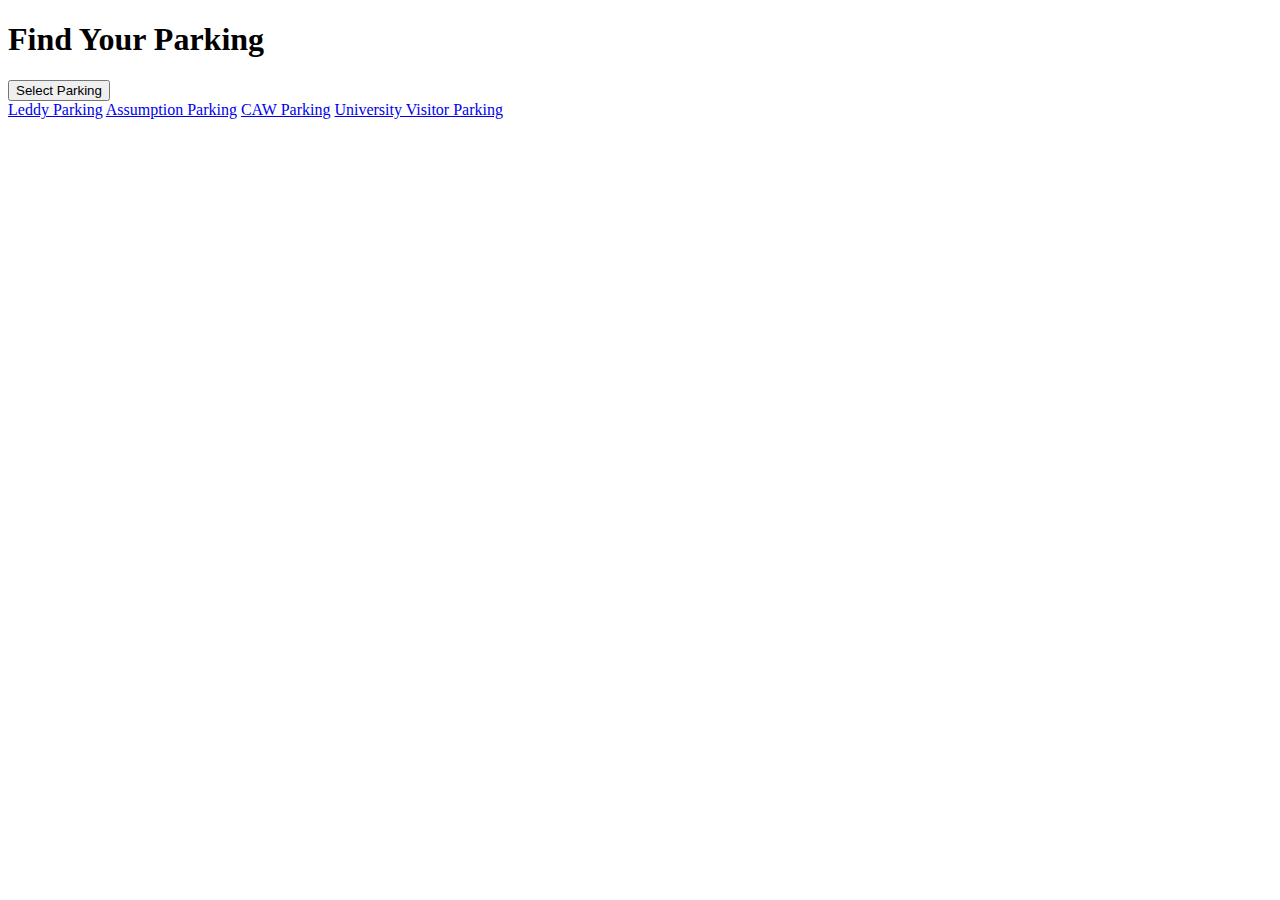
==== landing.html @ 795446e7 "linked landing page to first parking html page" ====
<!DOCTYPE html>
<html lang="en">
  <head>
    <meta charset="UTF-8" />
    <meta name="viewport" content="width=device-width, initial-scale=1.0" />
    <title>Parking Options</title>
    <link rel="stylesheet" href="styleLanding.css" />
  </head>
  <body>
    <div class="container">
      <h1>Find Your Parking</h1>
      <div class="dropdown">
        <button class="dropbtn">Select Parking</button>
        <div class="dropdown-content">
          <a href="index.html" id="parking1">Leddy Parking</a>
          <a href="#" id="parking2">Assumption Parking</a>
          <a href="#" id="parking3">CAW Parking</a>
          <a href="#" id="parking3">University Visitor Parking</a>
        </div>
      </div>
    </div>

    <script src="script.js"></script>
  </body>
</html>
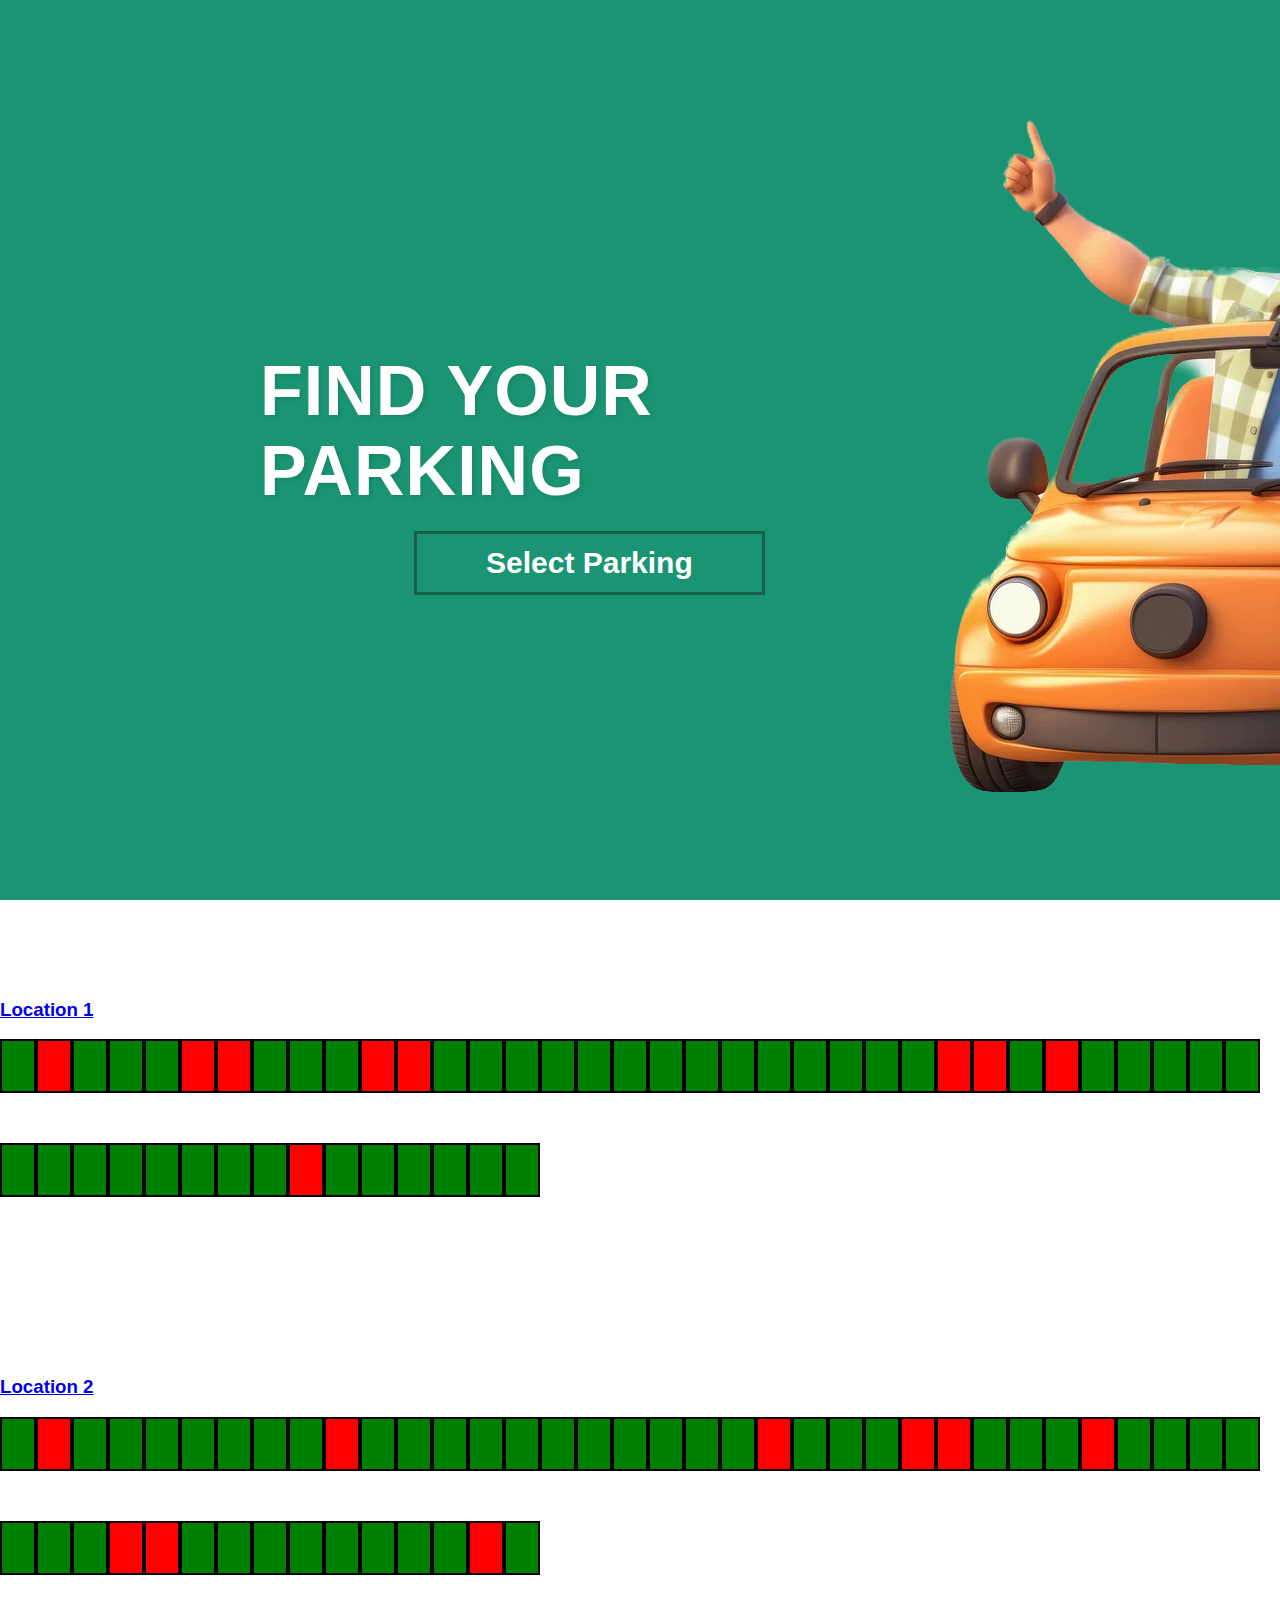
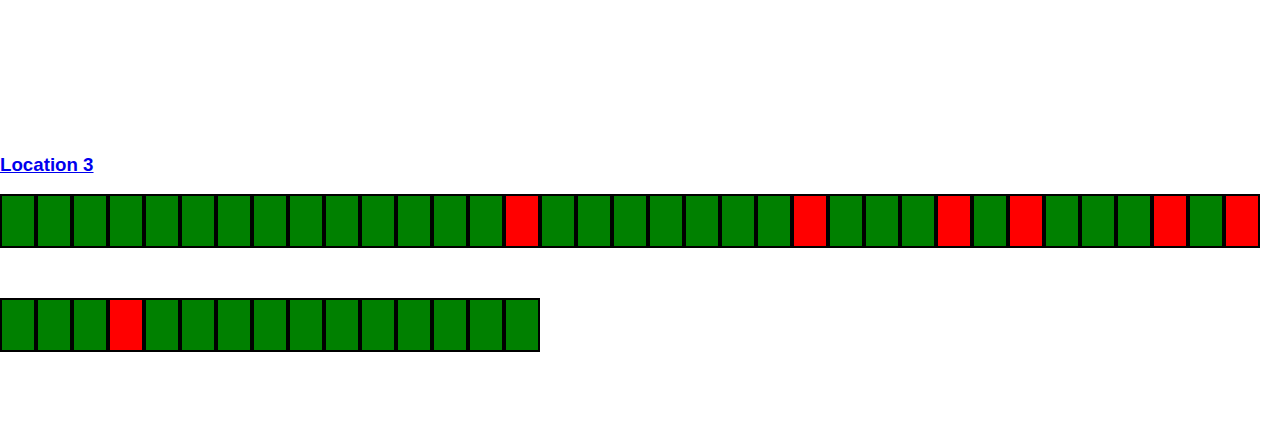
==== commit 6f9a04c8: "Merged to other html file" ====
--- a/landing.html
+++ b/landing.html
@@ -3,23 +3,50 @@
   <head>
     <meta charset="UTF-8" />
     <meta name="viewport" content="width=device-width, initial-scale=1.0" />
-    <title>Parking Options</title>
+    <title>Student Parking Options</title>
     <link rel="stylesheet" href="styleLanding.css" />
   </head>
+
   <body>
-    <div class="container">
-      <h1>Find Your Parking</h1>
-      <div class="dropdown">
-        <button class="dropbtn">Select Parking</button>
-        <div class="dropdown-content">
-          <a href="index.html" id="parking1">Leddy Parking</a>
-          <a href="#" id="parking2">Assumption Parking</a>
-          <a href="#" id="parking3">CAW Parking</a>
-          <a href="#" id="parking3">University Visitor Parking</a>
+    <div class="green-section">
+      <div class="container">
+        <h1>Find Your Parking</h1>
+        <div class="dropdown">
+          <button class="dropbtn">Select Parking</button>
+          <div class="dropdown-content">
+            <a href="#" id="parking1">Bridge Parking</a>
+            <a href="#" id="parking2">Bridge Lot A</a>
+            <a href="#" id="parking3">Alumni Hall & Engineering/a>
+          </div>
+        </div>
+      </div>
+      <div class="img">
+        <img src="Images/carPicCopy.png" alt="" />
+      </div>
+    </div>
+
+    <div class="different-section">
+      <div class="spot-container hidden-1" id="location1-container">
+        <div class="location1">
+          <h3>Location 1</h3>
+          <div class="location-spots" id="location1"></div>
+        </div>
+      </div>
+
+      <div class="spot-container hidden-2" id="location2-container">
+        <div class="location2">
+          <h3>Location 2</h3>
+          <div class="location-spots" id="location2"></div>
+        </div>
+      </div>
+
+      <div class="spot-container hidden-3" id="location3-container">
+        <div class="location3">
+          <h3>Location 3</h3>
+          <div class="location-spots" id="location3"></div>
         </div>
       </div>
     </div>
-
     <script src="script.js"></script>
   </body>
 </html>
--- a/styleLanding.css
+++ b/styleLanding.css
@@ -0,0 +1,140 @@
+/* styles.css */
+
+body {
+  font-family: Arial, sans-serif;
+  margin: 0;
+  padding: 0;
+}
+
+.green-section {
+  padding-left: 15em;
+  background-color: #1a9473;
+  background-size: cover;
+  background-position: center;
+  min-height: 100vh;
+  display: flex;
+  align-items: center;
+  justify-content: flex-start;
+  gap: 10em;
+}
+
+.different-section {
+  /* Add your styles for the different section here */
+}
+
+.container {
+  max-width: 800px;
+  margin-left: 20px; /* Adjusted margin */
+  text-align: left; /* Align text to left */
+}
+
+h1 {
+  margin-bottom: 20px;
+  font-family: "Montserrat", sans-serif;
+  font-weight: 700;
+  font-size: 70px;
+  text-transform: uppercase;
+  letter-spacing: 1px;
+  text-shadow: 2px 2px 4px rgba(0, 0, 0, 0.1);
+  color: #fff;
+  margin-right: 20px; /* Adjusted margin */
+}
+
+.dropdown {
+  font-size: larger;
+  border-style: solid;
+  border-color: #1a5f4c;
+  width: 18em;
+  text-align: center;
+  display: flex;
+  justify-content: center;
+  margin-left: 8em;
+}
+
+.dropbtn {
+  background-color: #1a9473;
+  color: white;
+  padding: 12px 18px;
+  font-size: 30px;
+  border: none;
+  cursor: pointer;
+  font-weight: 600;
+}
+
+.dropdown-content {
+  display: none;
+  position: absolute;
+  background-color: #1a9473;
+  width: 243px;
+  box-shadow: 0 8px 16px rgba(0, 0, 0, 0.2);
+  z-index: 1;
+  border-style: solid;
+  border-color: #1a5f4c;
+  border-radius: 4px;
+}
+
+.dropdown-content a {
+  color: #333;
+  padding: 12px 16px;
+  text-decoration: none;
+  display: block;
+  font-weight: 500;
+}
+
+img {
+  display: flex;
+  justify-content: flex-end;
+}
+
+.dropdown-content a:hover {
+  background-color: #f1f1f1;
+}
+
+.dropdown:hover .dropdown-content {
+  display: block;
+}
+
+.dropdown:hover .dropbtn {
+  background-color: #2980b9;
+}
+
+.spot-container {
+  padding: 5em;
+  padding-left: 0;
+  display: flex;
+  flex-wrap: wrap;
+  justify-content: space-between;
+}
+
+.location {
+  border: 1px solid black;
+  padding: 10px;
+}
+
+.location-spots {
+  display: grid;
+  grid-template-columns: repeat(35, 2fr);
+  row-gap: 50px;
+}
+
+.spot-columns {
+  display: grid;
+  grid-template-columns: repeat(2, 1fr);
+  grid-gap: 150px;
+  column-gap: 100px;
+}
+
+.spot {
+  width: 2em;
+  height: 50px;
+  border: 2px solid black;
+  gap: 50px;
+}
+
+.available {
+  background-color: green;
+}
+
+.occupied {
+  background-color: red;
+}
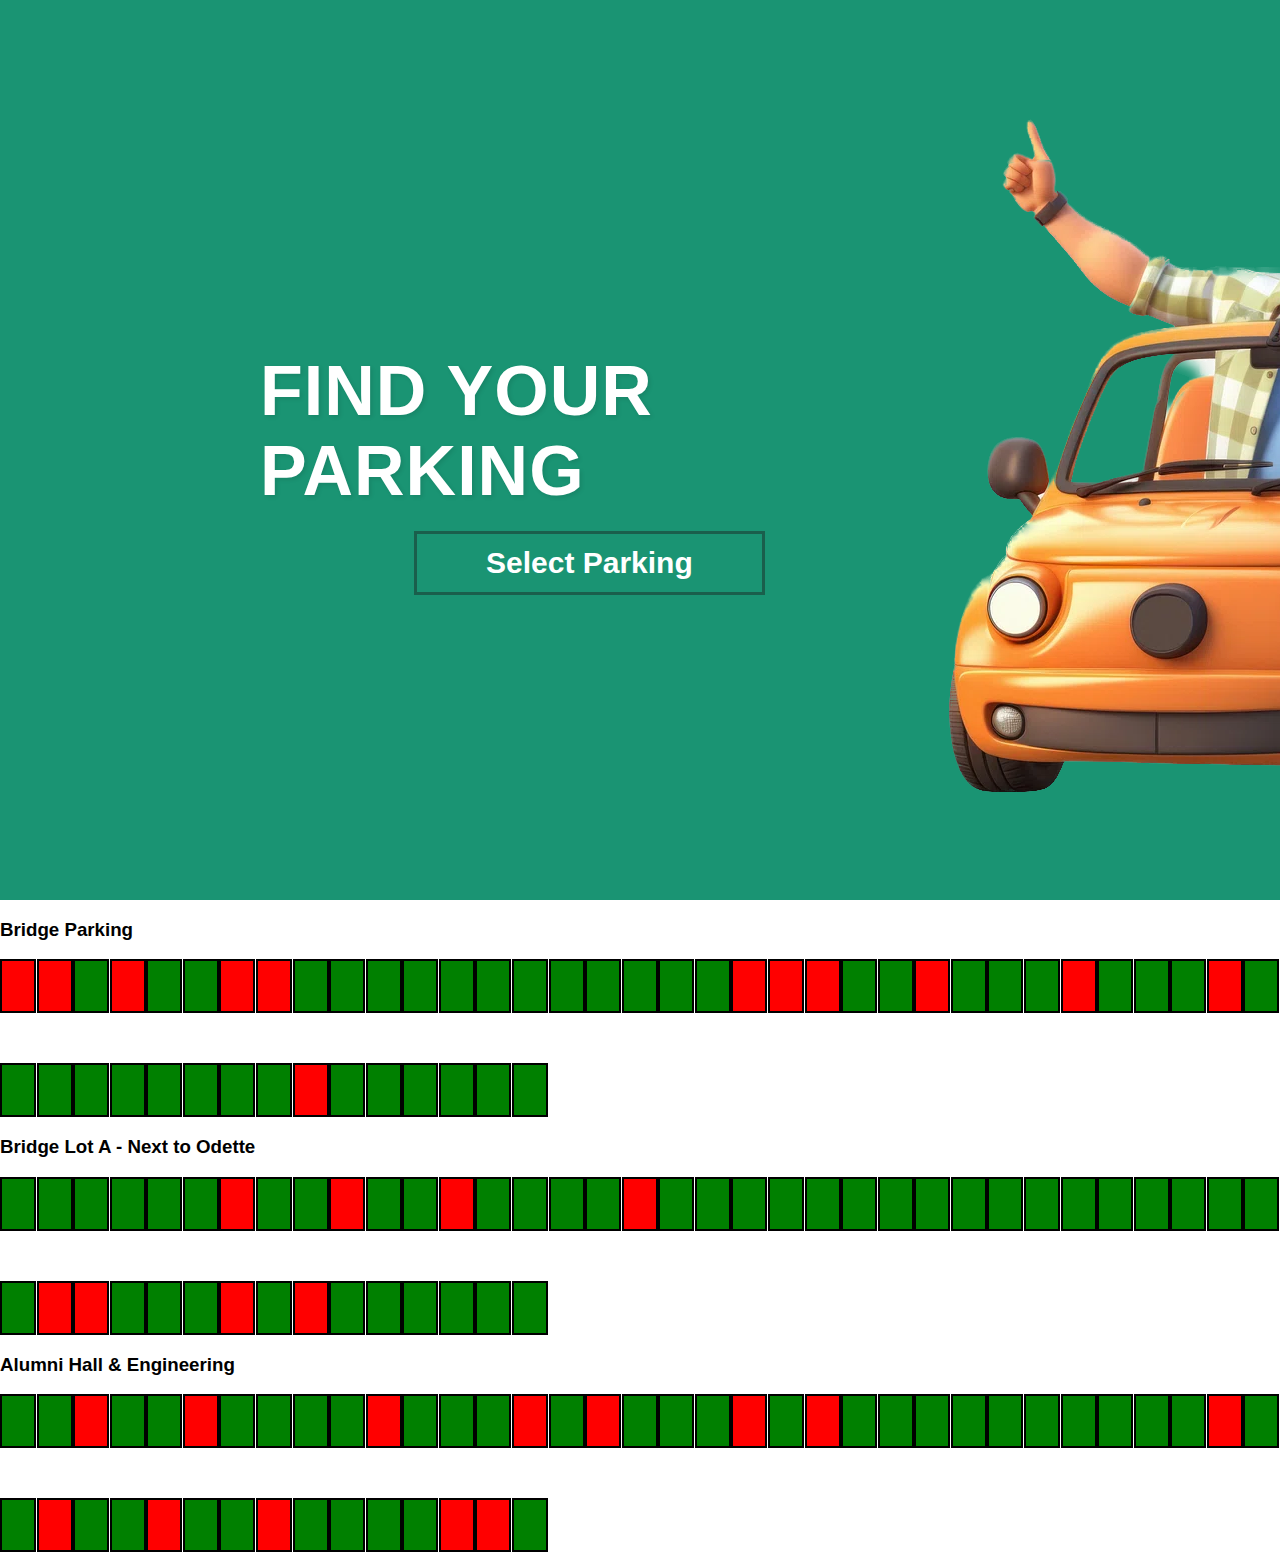
==== commit c3e6fbd1: "changed heading names" ====
--- a/landing.html
+++ b/landing.html
@@ -16,7 +16,7 @@
           <div class="dropdown-content">
             <a href="#" id="parking1">Bridge Parking</a>
             <a href="#" id="parking2">Bridge Lot A</a>
-            <a href="#" id="parking3">Alumni Hall & Engineering/a>
+            <a href="#" id="parking3">Alumni Hall & Engineering</a>
           </div>
         </div>
       </div>
@@ -26,23 +26,23 @@
     </div>
 
     <div class="different-section">
-      <div class="spot-container hidden-1" id="location1-container">
+      <div class="spot-container1 hidden-1" id="location1-container">
         <div class="location1">
-          <h3>Location 1</h3>
+          <h3>Bridge Parking</h3>
           <div class="location-spots" id="location1"></div>
         </div>
       </div>
 
-      <div class="spot-container hidden-2" id="location2-container">
+      <div class="spot-container2 hidden-2" id="location2-container">
         <div class="location2">
-          <h3>Location 2</h3>
+          <h3>Bridge Lot A - Next to Odette</h3>
           <div class="location-spots" id="location2"></div>
         </div>
       </div>
 
-      <div class="spot-container hidden-3" id="location3-container">
+      <div class="spot-container3 hidden-3" id="location3-container">
         <div class="location3">
-          <h3>Location 3</h3>
+          <h3>Alumni Hall & Engineering</h3>
           <div class="location-spots" id="location3"></div>
         </div>
       </div>
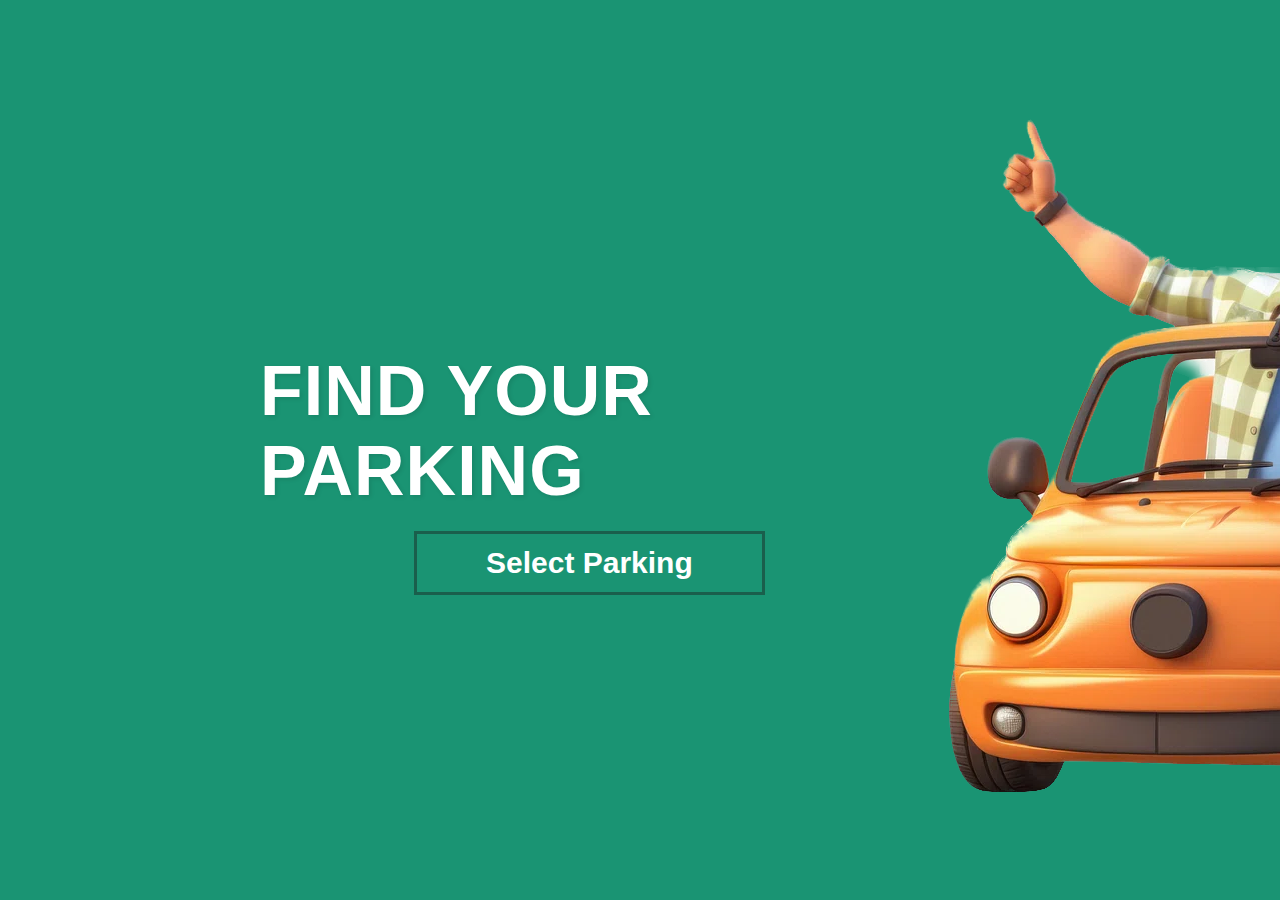
==== commit 25cc9c7c: "fixed comments" ====
--- a/landing.html
+++ b/landing.html
@@ -29,6 +29,7 @@
       <div class="spot-container1 hidden-1" id="location1-container">
         <div class="location1">
           <h3>Bridge Parking</h3>
+          <p class="spots--1">50 spots</p>
           <div class="location-spots" id="location1"></div>
         </div>
       </div>
@@ -36,6 +37,7 @@
       <div class="spot-container2 hidden-2" id="location2-container">
         <div class="location2">
           <h3>Bridge Lot A - Next to Odette</h3>
+          <p class="spots--2">50 spots</p>
           <div class="location-spots" id="location2"></div>
         </div>
       </div>
@@ -43,6 +45,7 @@
       <div class="spot-container3 hidden-3" id="location3-container">
         <div class="location3">
           <h3>Alumni Hall & Engineering</h3>
+          <p class="spots--3">50 spots</p>
           <div class="location-spots" id="location3"></div>
         </div>
       </div>
--- a/styleLanding.css
+++ b/styleLanding.css
@@ -98,12 +98,15 @@
   background-color: #2980b9;
 }
 
-.spot-container {
+.spot-container1,
+.spot-container2,
+.spot-container3 {
   padding: 5em;
-  padding-left: 0;
+  padding-left: 5em;
   display: flex;
   flex-wrap: wrap;
   justify-content: space-between;
+  height: 100vh;
 }
 
 .location {
@@ -113,13 +116,14 @@
 
 .location-spots {
   display: grid;
-  grid-template-columns: repeat(35, 2fr);
-  row-gap: 50px;
+  grid-template-columns: repeat(6, 1fr);
+  grid-gap: 50px;
+  row-gap: 0px;
 }
 
 .spot-columns {
   display: grid;
-  grid-template-columns: repeat(2, 1fr);
+  grid-template-columns: repeat(6, 1fr);
   grid-gap: 150px;
   column-gap: 100px;
 }
@@ -138,3 +142,9 @@
 .occupied {
   background-color: red;
 }
+
+.hidden-1,
+.hidden-2,
+.hidden-3 {
+  display: none;
+}
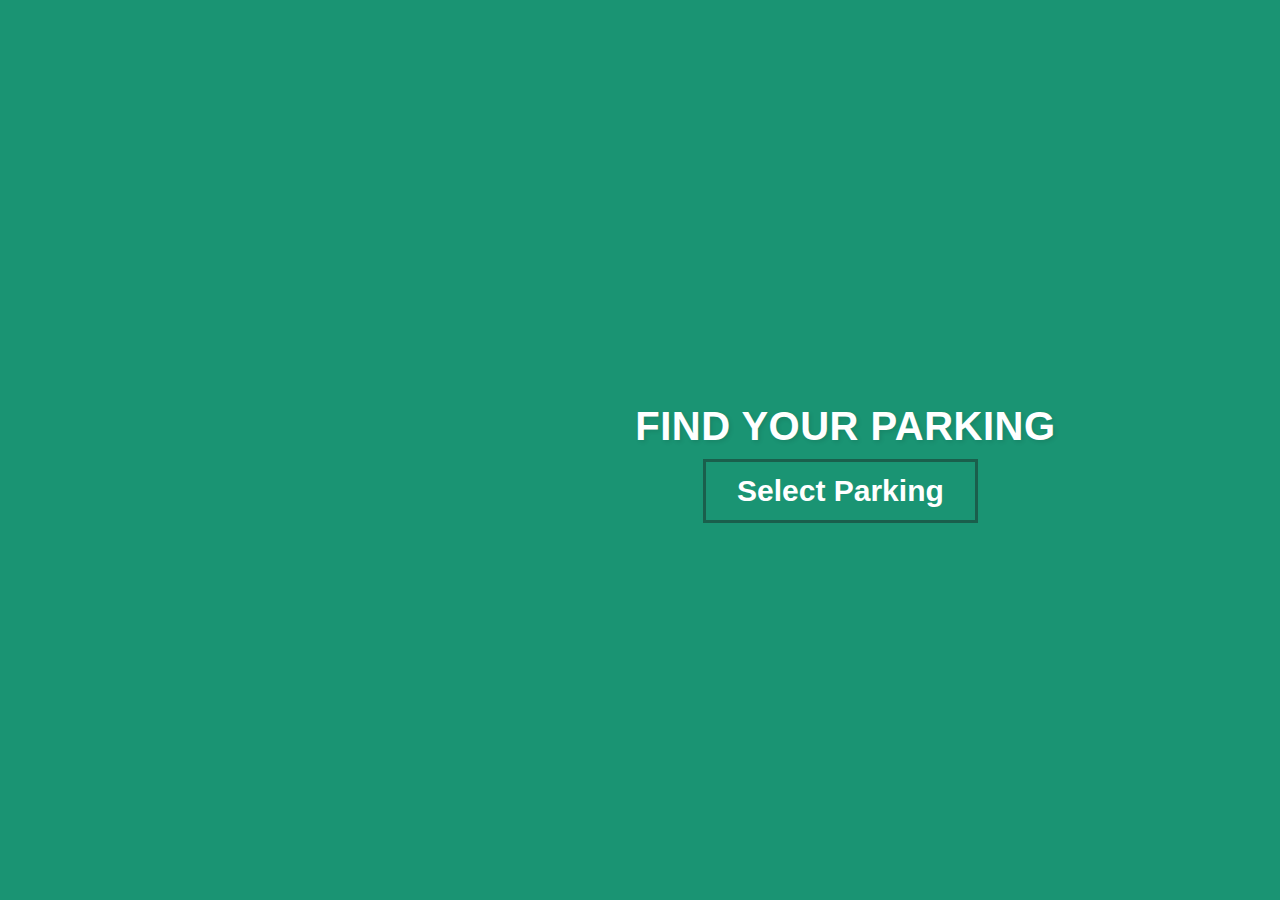
==== commit 37ac2573: "added image" ====
--- a/landing.html
+++ b/landing.html
@@ -9,6 +9,9 @@
 
   <body>
     <div class="green-section">
+      <div class="container">
+        <img src="Images/logo.png" alt="Logo" class="logo">
+      </div>
       <div class="container">
         <h1>Find Your Parking</h1>
         <div class="dropdown">
--- a/styleLanding.css
+++ b/styleLanding.css
@@ -1,12 +1,18 @@
-/* styles.css */
-
 body {
   font-family: Arial, sans-serif;
   margin: 0;
   padding: 0;
-}
-
-.green-section {
+ }
+.logo {
+  position: absolute;
+  top: 30px; 
+  left: 30px; 
+  width: 250px; 
+  height: auto; 
+  border-radius: 10px;
+}
+ 
+ .green-section {
   padding-left: 15em;
   background-color: #1a9473;
   background-size: cover;
@@ -16,31 +22,33 @@
   align-items: center;
   justify-content: flex-start;
   gap: 10em;
-}
-
-.different-section {
-  /* Add your styles for the different section here */
-}
-
-.container {
+ }
+ 
+ .different-section {
+  
+ }
+ 
+ .container {
   max-width: 800px;
-  margin-left: 20px; /* Adjusted margin */
-  text-align: left; /* Align text to left */
-}
-
-h1 {
-  margin-bottom: 20px;
+  margin-left: 20px; 
+  text-align: left; 
+ }
+ 
+ h1 {
+  margin-bottom: 10px;
   font-family: "Montserrat", sans-serif;
   font-weight: 700;
-  font-size: 70px;
+  font-size: 40px;
   text-transform: uppercase;
-  letter-spacing: 1px;
+  letter-spacing: .5px;
   text-shadow: 2px 2px 4px rgba(0, 0, 0, 0.1);
   color: #fff;
-  margin-right: 20px; /* Adjusted margin */
-}
-
-.dropdown {
+  text-align: center;
+  margin-left: 4px;
+  
+ }
+ 
+ .dropdown {
   font-size: larger;
   border-style: solid;
   border-color: #1a5f4c;
@@ -48,10 +56,10 @@
   text-align: center;
   display: flex;
   justify-content: center;
-  margin-left: 8em;
-}
-
-.dropbtn {
+  margin-left: 30px;
+ }
+ 
+ .dropbtn {
   background-color: #1a9473;
   color: white;
   padding: 12px 18px;
@@ -59,9 +67,10 @@
   border: none;
   cursor: pointer;
   font-weight: 600;
-}
-
-.dropdown-content {
+  text-align: center;
+ }
+ 
+ .dropdown-content {
   display: none;
   position: absolute;
   background-color: #1a9473;
@@ -71,45 +80,45 @@
   border-style: solid;
   border-color: #1a5f4c;
   border-radius: 4px;
-}
-
-.dropdown-content a {
+ }
+ 
+ .dropdown-content a {
   color: #333;
   padding: 12px 16px;
   text-decoration: none;
   display: block;
   font-weight: 500;
-}
-
-img {
+ }
+ 
+ img {
   display: flex;
   justify-content: flex-end;
-}
-
-.dropdown-content a:hover {
+ }
+ 
+ .dropdown-content a:hover {
   background-color: #f1f1f1;
-}
-
-.dropdown:hover .dropdown-content {
+ }
+ 
+ .dropdown:hover .dropdown-content {
   display: block;
-}
-
-.dropdown:hover .dropbtn {
+ }
+ 
+ .dropdown:hover .dropbtn {
   background-color: #2980b9;
-}
-
-.spot-container1,
-.spot-container2,
-.spot-container3 {
+ }
+ 
+ .spot-container1,
+ .spot-container2,
+ .spot-container3 {
   padding: 5em;
   padding-left: 5em;
   display: flex;
   flex-wrap: wrap;
   justify-content: space-between;
   height: 100vh;
-}
-
-.location {
+ }
+ 
+ .location {
   border: 1px solid black;
   padding: 10px;
 }
@@ -135,16 +144,71 @@
   gap: 50px;
 }
 
-.available {
+ 
+ .available {
   background-color: green;
-}
-
-.occupied {
+ }
+ 
+ .occupied {
   background-color: red;
-}
-
-.hidden-1,
-.hidden-2,
-.hidden-3 {
+ }
+ 
+ .hidden-1,
+ .hidden-2,
+ .hidden-3 {
   display: none;
-}
+ }
+ 
+ /* Mobile */
+ @media screen and (max-width: 480px) {
+  .green-section {
+    padding-left: 1em;
+    gap: 2em;
+  }
+ 
+  .container {
+    margin-left: 5px;
+  }
+ 
+  .dropdown {
+    margin-left: 1em;
+    width: 14em;
+  }
+  .h1{
+    margin-left: 10px;
+  }
+ 
+  img {
+    display: none;
+  }
+ }
+ 
+
+ @media screen and (max-width: 1280px) {
+  .green-section {
+    padding-left: 1em;
+    gap: 2em;
+    justify-content: center;
+    align-items: center; 
+    text-align: center; 
+  }
+ 
+  .container {
+    margin-left: auto;
+    margin-right: auto;
+  }
+ 
+  .dropdown {
+    margin-left: auto;
+    margin-right: auto;
+    width: 14em;
+  }
+ 
+  h1 {
+    margin-left: 10px; 
+  }
+ 
+  img {
+    display: none; 
+  }
+ }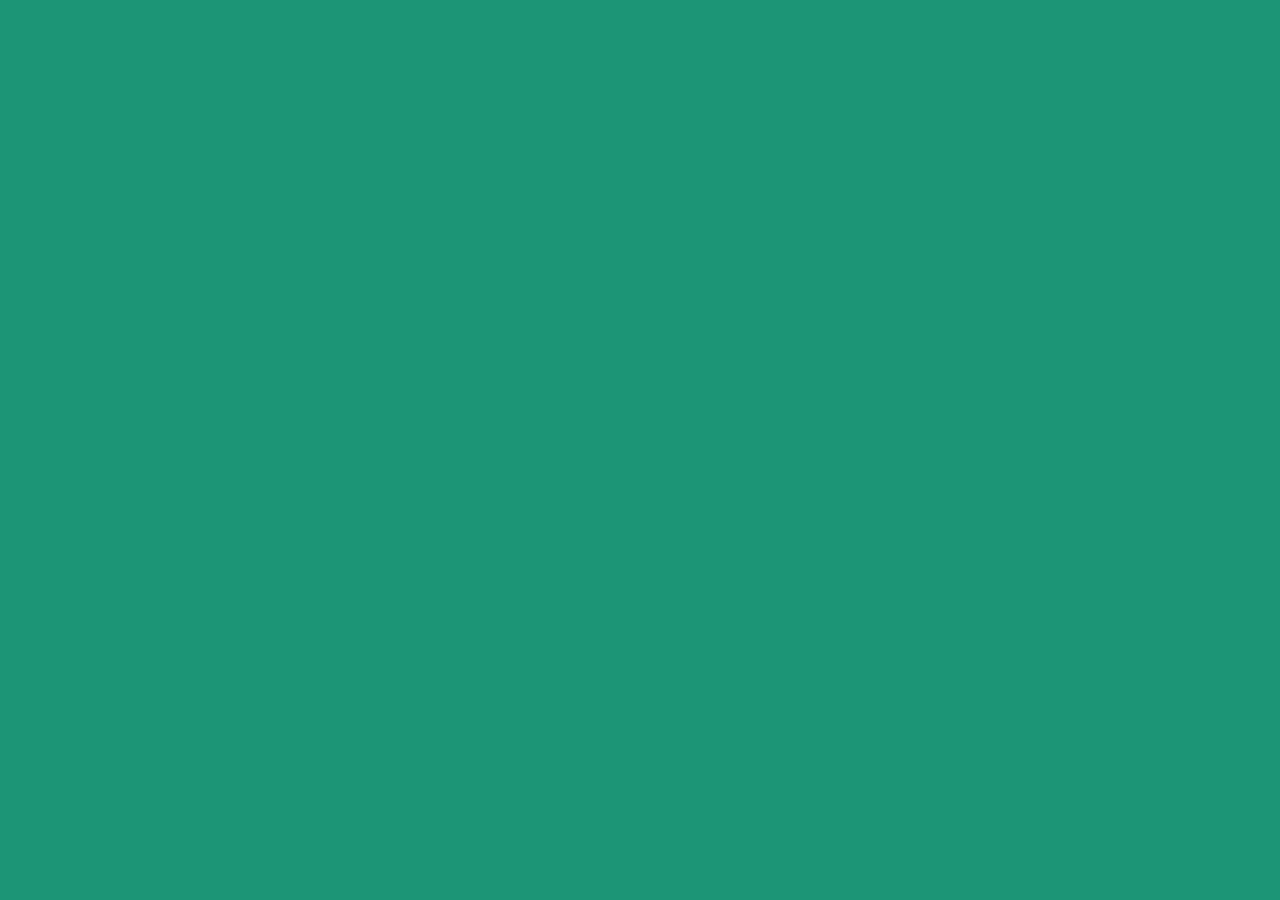
==== commit 7ce4c67d: "changes to html" ====
--- a/landing.html
+++ b/landing.html
@@ -9,47 +9,53 @@
 
   <body>
     <div class="green-section">
-      <div class="container">
-        <img src="Images/logo.png" alt="Logo" class="logo">
-      </div>
-      <div class="container">
-        <h1>Find Your Parking</h1>
-        <div class="dropdown">
-          <button class="dropbtn">Select Parking</button>
-          <div class="dropdown-content">
-            <a href="#" id="parking1">Bridge Parking</a>
-            <a href="#" id="parking2">Bridge Lot A</a>
-            <a href="#" id="parking3">Alumni Hall & Engineering</a>
-          </div>
-        </div>
-      </div>
-      <div class="img">
-        <img src="Images/carPicCopy.png" alt="" />
-      </div>
-    </div>
-
-    <div class="different-section">
+      <!---->
       <div class="spot-container1 hidden-1" id="location1-container">
         <div class="location1">
           <h3>Bridge Parking</h3>
+
+          <div class="parkingImage1">
+            <img
+              src="Images/bridgeParking.png"
+              alt="Bridge parking lot for students"
+            />
+          </div>
           <p class="spots--1">50 spots</p>
           <div class="location-spots" id="location1"></div>
         </div>
       </div>
 
+      <!---->
+
       <div class="spot-container2 hidden-2" id="location2-container">
         <div class="location2">
           <h3>Bridge Lot A - Next to Odette</h3>
-          <p class="spots--2">50 spots</p>
-          <div class="location-spots" id="location2"></div>
+          <div>
+            <div class="parkingImage2">
+              <img
+                src="Images/bridgelotA.png"
+                alt="Bridge lot A parking for students"
+              />
+            </div>
+            <p class="spots--2">50 spots</p>
+            <div class="location-spots" id="location2"></div>
+          </div>
         </div>
       </div>
 
       <div class="spot-container3 hidden-3" id="location3-container">
         <div class="location3">
           <h3>Alumni Hall & Engineering</h3>
-          <p class="spots--3">50 spots</p>
-          <div class="location-spots" id="location3"></div>
+          <div>
+            <div class="parkingImage3">
+              <img
+                src="Images/alumEngineeringLot.png"
+                alt="Alumni and Engineering parking for students"
+              />
+            </div>
+            <p class="spots--3">50 spots</p>
+            <div class="location-spots" id="location3"></div>
+          </div>
         </div>
       </div>
     </div>
--- a/styleLanding.css
+++ b/styleLanding.css
@@ -21,7 +21,7 @@
   display: flex;
   align-items: center;
   justify-content: flex-start;
-  gap: 10em;
+  gap: 6em;
  }
  
  .different-section {
@@ -54,7 +54,7 @@
   border-color: #1a5f4c;
   width: 18em;
   text-align: center;
-  display: flex;
+  display: inline-block;
   justify-content: center;
   margin-left: 30px;
  }
@@ -73,8 +73,8 @@
  .dropdown-content {
   display: none;
   position: absolute;
-  background-color: #1a9473;
-  width: 243px;
+  background-color: #b7cfc9;
+  width: 346px;
   box-shadow: 0 8px 16px rgba(0, 0, 0, 0.2);
   z-index: 1;
   border-style: solid;
@@ -174,6 +174,9 @@
     margin-left: 1em;
     width: 14em;
   }
+  .dropdown-content{
+    width: 270px;
+  }
   .h1{
     margin-left: 10px;
   }
@@ -203,6 +206,10 @@
     margin-right: auto;
     width: 14em;
   }
+
+  .dropdown-content{
+    width: 270px;
+  }
  
   h1 {
     margin-left: 10px; 
